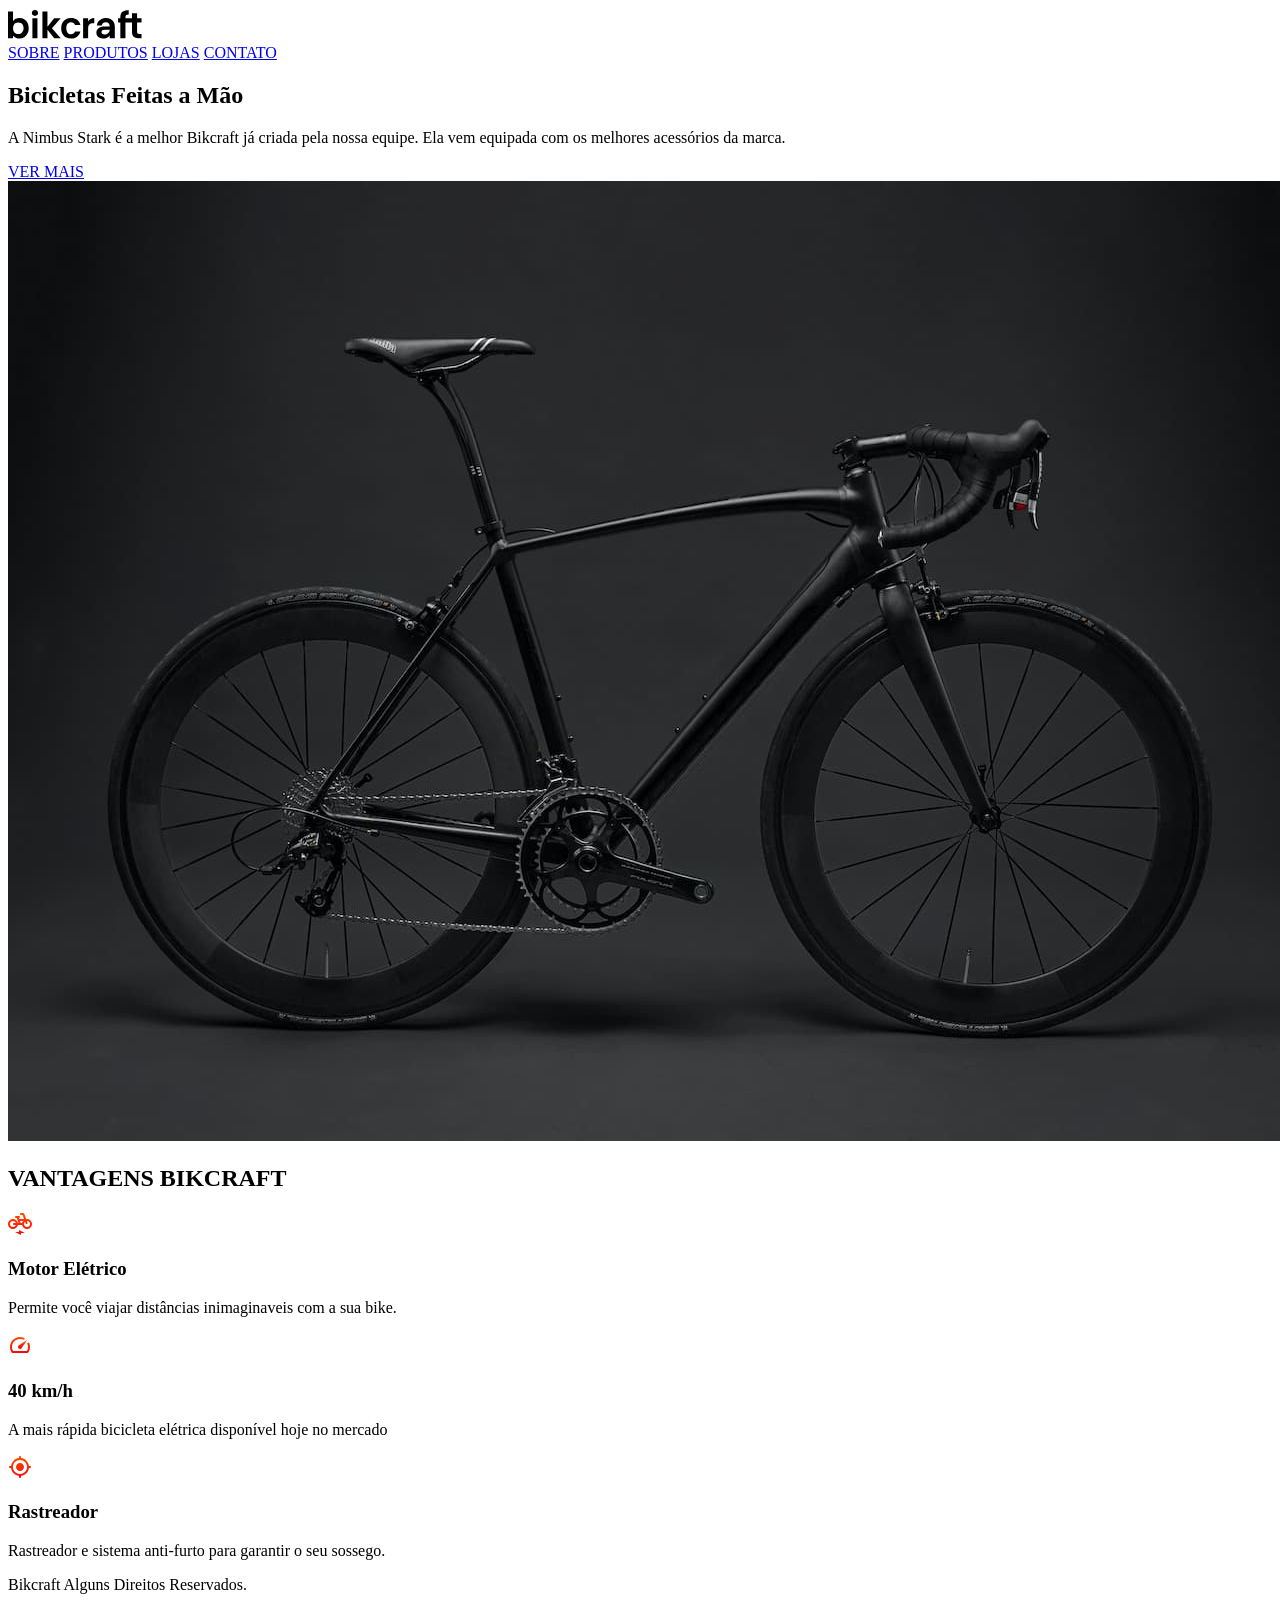
==== ativcssPosicionamento.html @ 84e5976a "commit inicial" ====
<!DOCTYPE html>
<html lang="en">

<head>
  <meta charset="UTF-8">
  <meta name="viewport" content="width=device-width, initial-scale=1.0">
  <link rel="stylesheet" href="propagandabike.css">
  <title>CSS POSICIONAMENTO</title>
</head>

<body>
  <header>
    <img src="/img/bikcraft.svg" alt="Bikcraft">
  </header>

  <nav aria-label="primária">
    
      <a  href="/">SOBRE</a>
      <a  href="/">PRODUTOS</a>
      <a  href="/">LOJAS</a>
      <a  href="/">CONTATO</a>
  
  
  </nav>
  <main>
    <article class="primeiraparte">
    <div class="introducao">
      <span class="linha"></span>
      <h1>Bicicletas Feitas a Mão</h1>
      <p class="itemanuncio">A Nimbus Stark é a melhor Bikcraft já criada pela nossa equipe. Ela vem equipada com os melhores acessórios da marca.</p>
      <a class="botaovermais" href="/">VER MAIS</a>

    </div>
    <img class="bicicleta" src="/img/bicicleta.jpg" alt="bicicleta">
    </article>

<article class="segundaparte">
    <h2>VANTAGENS BIKCRAFT</h2>
    <article <div class="vantagens-item">
      <img src="/img/eletrica.svg" alt=" motor eletrico">
      <h3>Motor Elétrico</h3>
      <p> Permite você viajar distâncias inimaginaveis com a sua bike.</p>

      <img src="/img/velocidade.svg" alt="velocidade">
      <h3>40 km/h</h3>
      <p> A mais rápida bicicleta elétrica disponível hoje no mercado</p>

      <img src="/img/rastreador.svg" alt="rastreador">
      <h3>Rastreador</h3>
      <p> Rastreador e sistema anti-furto para garantir o seu sossego.</p>
</article>
      </div>
      </div>
      </div>

      </section>

  </main>
  <footer>
    Bikcraft Alguns Direitos Reservados.

    </div>



</body>

</html>
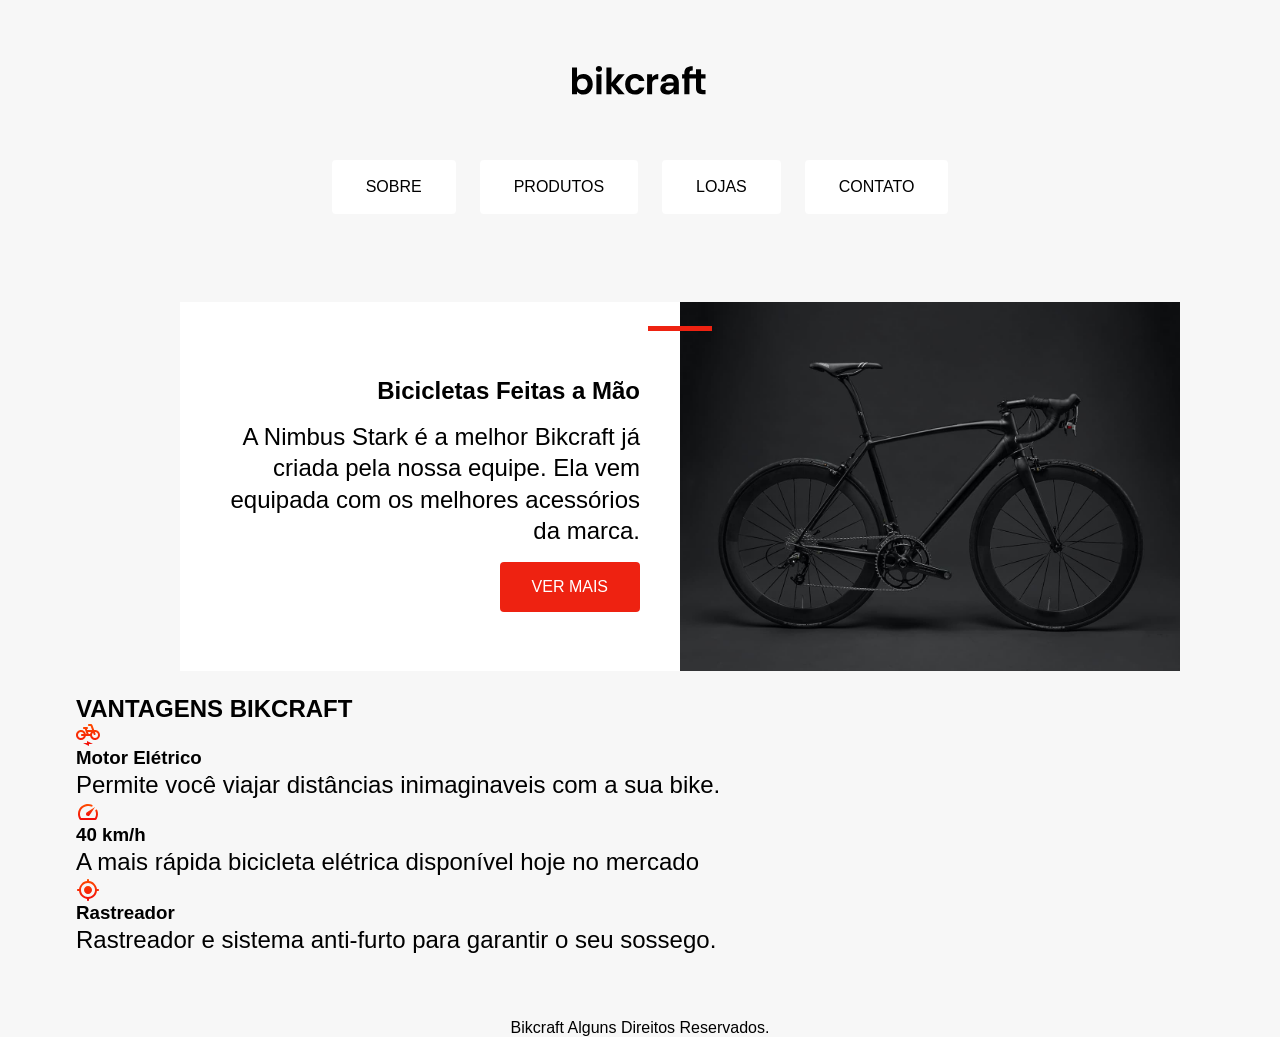
==== commit d49b60f0: "alteração do link css" ====
--- a/ativcssPosicionamento.html
+++ b/ativcssPosicionamento.html
@@ -4,7 +4,7 @@
 <head>
   <meta charset="UTF-8">
   <meta name="viewport" content="width=device-width, initial-scale=1.0">
-  <link rel="stylesheet" href="propagandabike.css">
+  <link rel="stylesheet" href="/css/propagandabike.min.css">
   <title>CSS POSICIONAMENTO</title>
 </head>
 
--- a/css/propagandabike.min.css
+++ b/css/propagandabike.min.css
@@ -0,0 +1 @@
+body{margin:0;background-color:#f7f7f7;font-family:Arial,Helvetica,sans-serif;display:grid;justify-items:center;gap:4rem;margin-top:4rem}img{max-width:100%;display:block}a{text-decoration:none;border-radius:4px}h1,h2,h3,p{margin:0}p{font-size:1.5rem;line-height:1.3}nav{display:flex;flex-wrap:wrap;gap:1.5rem;justify-content:center}nav a{background-color:#fff;border:2px solid #fff;padding:1rem 2rem;color:#000;text-transform:uppercase;cursor:pointer}nav a:hover{border-color:#e21}.primeiraparte{margin:1.5rem;padding:0 0 0 5rem;display:grid;grid-template-columns:1fr 1fr;max-width:62.5rem}.introducao{background-color:#fff;padding:2.5rem;text-align:right;display:grid;align-content:center;gap:1rem;justify-items:end;position:relative}.botaovermais{text-decoration:none;text-transform:uppercase;border-radius:4px;padding:1rem 2rem;background-color:#e21;color:#fff;cursor:pointer;transition:background-color .3s}.botaovermais:hover{background-color:#900}.introducao::after{content:"";position:absolute;height:.3rem;width:4rem;background-color:#e21;align-self:first baseline;top:1.5rem;right:-2rem;z-index:99}segundaparte{margin:1.5rem;padding:0 0 0 5rem;display:grid;grid-template-columns:1fr 1fr;max-width:62.5rem}
